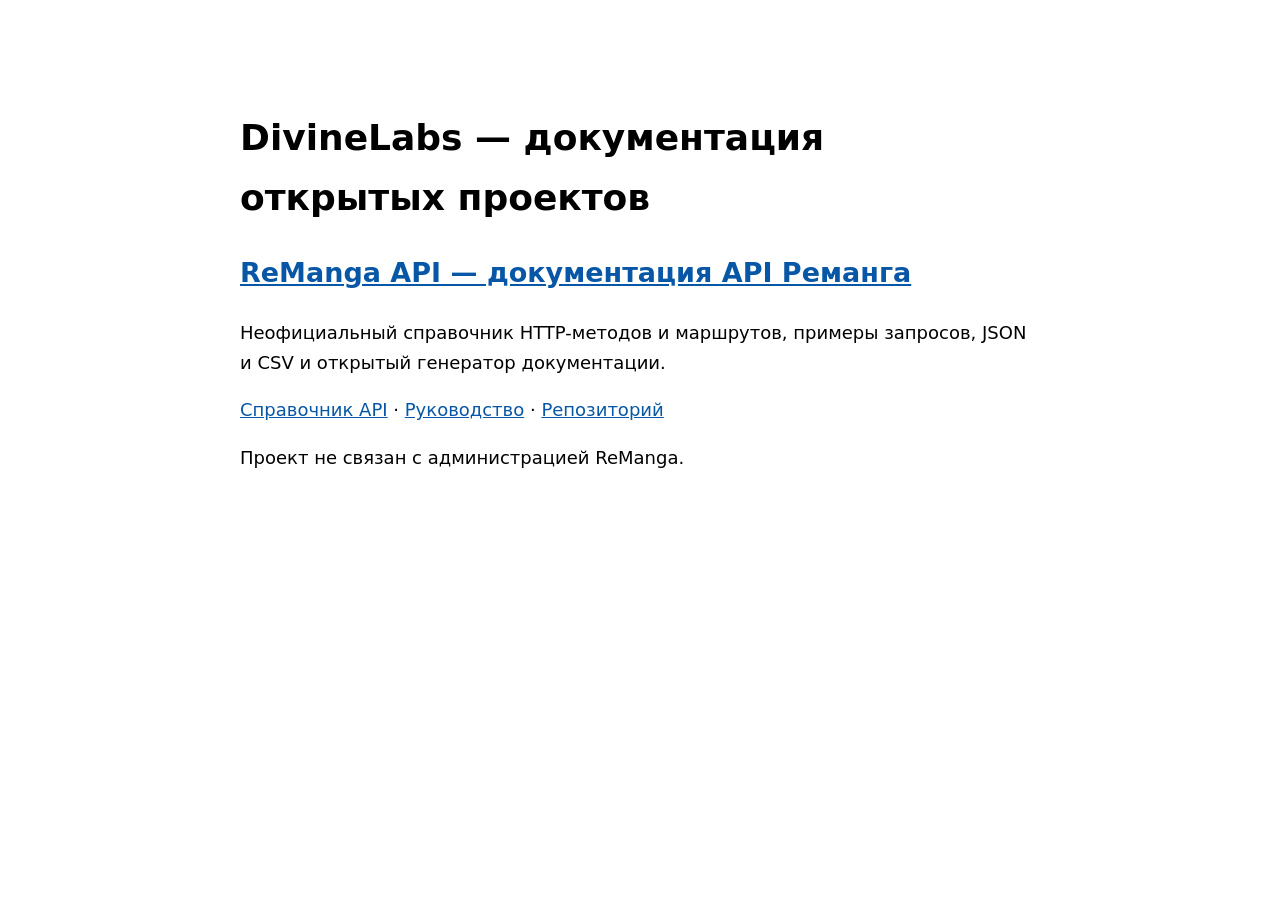
==== index.html @ a9bd94bf "Publish documentation landing page and Yandex ownership verification" ====
<!doctype html>
<html lang="ru">
<head>
<meta charset="utf-8">
<meta name="viewport" content="width=device-width, initial-scale=1">
<title>DivineLabs — документация открытых проектов</title>
<meta name="description" content="Открытые проекты TheDivineLabs: неофициальная документация ReManga API, справочник HTTP-маршрутов и примеры запросов.">
<link rel="canonical" href="https://thedivinelabs.github.io/">
<style>body{font:18px/1.65 system-ui,sans-serif;max-width:800px;margin:60px auto;padding:24px}a{color:#0757a6}</style>
</head>
<body>
<h1>DivineLabs — документация открытых проектов</h1>
<h2><a href="/remanga-api/">ReManga API — документация API Реманга</a></h2>
<p>Неофициальный справочник HTTP-методов и маршрутов, примеры запросов, JSON и CSV и открытый генератор документации.</p>
<p><a href="/remanga-api/api-reference/">Справочник API</a> · <a href="/remanga-api/guide/">Руководство</a> · <a href="https://github.com/TheDivineLabs/remanga-api">Репозиторий</a></p>
<p>Проект не связан с администрацией ReManga.</p>
</body>
</html>
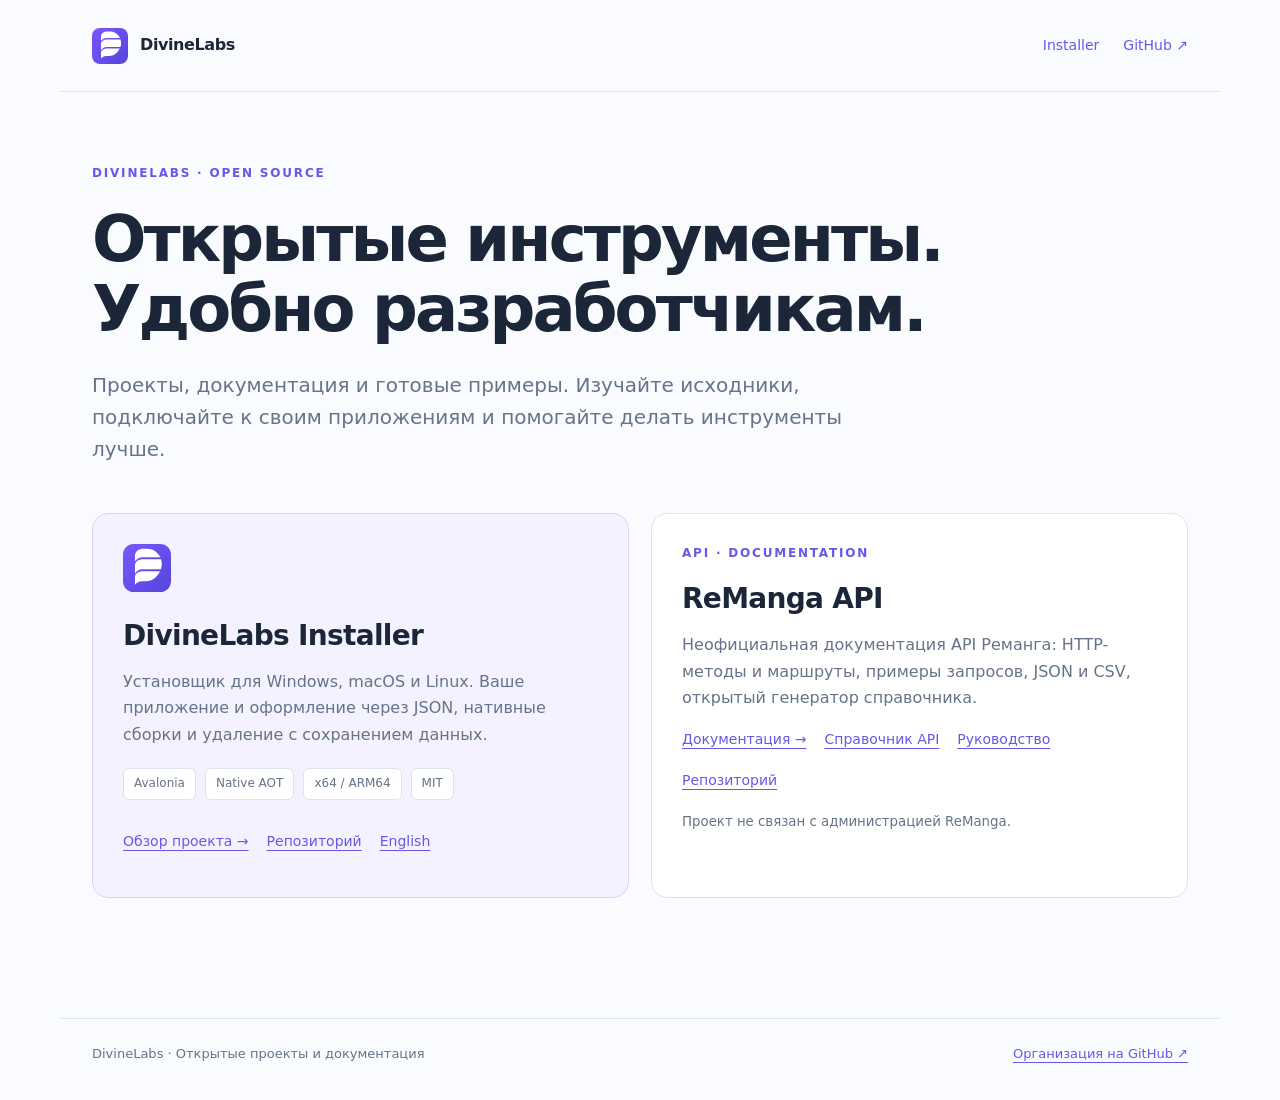
==== commit d0e05ebc: "feat: showcase DivineLabs Installer with bilingual product pages" ====
--- a/index.html
+++ b/index.html
@@ -1,18 +1,22 @@
 <!doctype html>
 <html lang="ru">
 <head>
-<meta charset="utf-8">
-<meta name="viewport" content="width=device-width, initial-scale=1">
-<title>DivineLabs — документация открытых проектов</title>
-<meta name="description" content="Открытые проекты TheDivineLabs: неофициальная документация ReManga API, справочник HTTP-маршрутов и примеры запросов.">
+<meta charset="utf-8"><meta name="viewport" content="width=device-width, initial-scale=1">
+<title>DivineLabs — открытые проекты и инструменты</title>
+<meta name="description" content="Открытые проекты DivineLabs: мультиплатформенный DivineLabs Installer и неофициальная документация ReManga API.">
 <link rel="canonical" href="https://thedivinelabs.github.io/">
-<style>body{font:18px/1.65 system-ui,sans-serif;max-width:800px;margin:60px auto;padding:24px}a{color:#0757a6}</style>
+<link rel="icon" href="/assets/divinelabs.svg" type="image/svg+xml"><link rel="stylesheet" href="/assets/site.css">
 </head>
 <body>
-<h1>DivineLabs — документация открытых проектов</h1>
-<h2><a href="/remanga-api/">ReManga API — документация API Реманга</a></h2>
-<p>Неофициальный справочник HTTP-методов и маршрутов, примеры запросов, JSON и CSV и открытый генератор документации.</p>
-<p><a href="/remanga-api/api-reference/">Справочник API</a> · <a href="/remanga-api/guide/">Руководство</a> · <a href="https://github.com/TheDivineLabs/remanga-api">Репозиторий</a></p>
-<p>Проект не связан с администрацией ReManga.</p>
-</body>
-</html>
+<header><a class="brand" href="/"><img src="/assets/divinelabs.svg" alt="" width="36" height="36">DivineLabs</a><nav aria-label="Навигация"><a href="/installer/ru/">Installer</a><a href="https://github.com/TheDivineLabs">GitHub ↗</a></nav></header>
+<main>
+<div class="eyebrow">DivineLabs · Open source</div>
+<h1>Открытые инструменты.<br>Удобно разработчикам.</h1>
+<p class="lead">Проекты, документация и готовые примеры. Изучайте исходники, подключайте к своим приложениям и помогайте делать инструменты лучше.</p>
+<div class="cards">
+<article class="card featured"><img class="mark" src="/assets/divinelabs.svg" alt="" width="48" height="48"><h2>DivineLabs Installer</h2><p>Установщик для Windows, macOS и Linux. Ваше приложение и оформление через JSON, нативные сборки и удаление с сохранением данных.</p><div class="tags"><span>Avalonia</span><span>Native AOT</span><span>x64 / ARM64</span><span>MIT</span></div><p class="links"><a href="/installer/ru/">Обзор проекта →</a><a href="https://github.com/TheDivineLabs/DivineLabs_Installer">Репозиторий</a><a href="/installer/">English</a></p></article>
+<article class="card"><div class="eyebrow">API · Documentation</div><h2>ReManga API</h2><p>Неофициальная документация API Реманга: HTTP-методы и маршруты, примеры запросов, JSON и CSV, открытый генератор справочника.</p><p class="links"><a href="/remanga-api/">Документация →</a><a href="/remanga-api/api-reference/">Справочник API</a><a href="/remanga-api/guide/">Руководство</a><a href="https://github.com/TheDivineLabs/remanga-api">Репозиторий</a></p><p><small>Проект не связан с администрацией ReManga.</small></p></article>
+</div>
+</main>
+<footer><span>DivineLabs · Открытые проекты и документация</span><a href="https://github.com/TheDivineLabs">Организация на GitHub ↗</a></footer>
+</body></html>
--- a/assets/site.css
+++ b/assets/site.css
@@ -0,0 +1 @@
+:root{color-scheme:light;--ink:#1b2638;--muted:#667389;--accent:#6658e8;--line:#dee3ed;--paper:#fafbfe;--surface:#f0f2f8}*{box-sizing:border-box}body{margin:0;background:var(--paper);color:var(--ink);font:16px/1.65 system-ui,-apple-system,BlinkMacSystemFont,"Segoe UI",sans-serif}a{color:var(--accent);text-underline-offset:4px}a:hover{color:#4432bf}a:focus-visible{outline:3px solid var(--accent);outline-offset:5px}header,main,footer{max-width:1160px;margin:auto;padding:0 32px}header{display:flex;align-items:center;justify-content:space-between;gap:24px;min-height:92px;border-bottom:1px solid var(--line)}.brand{display:flex;align-items:center;gap:12px;text-decoration:none;color:var(--ink);font-weight:750;letter-spacing:-.4px}.brand img{width:36px;height:36px}nav{display:flex;gap:24px;flex-wrap:wrap;font-size:14px}nav a{text-decoration:none}main{padding-top:72px;padding-bottom:72px}.eyebrow{font-size:12px;letter-spacing:.15em;font-weight:750;color:var(--accent);text-transform:uppercase}h1{font-size:clamp(36px,5.2vw,64px);line-height:1.1;letter-spacing:-.045em;margin:20px 0 24px;max-width:880px}h2{font-size:28px;line-height:1.25;letter-spacing:-.025em;margin:0 0 16px}h3{font-size:19px;line-height:1.4}.lead{font-size:20px;line-height:1.6;color:var(--muted);max-width:750px}.buttons{display:flex;gap:12px;flex-wrap:wrap;margin:28px 0}.button{padding:12px 22px;border-radius:9px;border:1px solid var(--line);text-decoration:none;font-weight:650;font-size:14px;color:var(--ink);background:white}.button.primary{background:var(--accent);color:#fff;border-color:var(--accent)}.button:hover{box-shadow:0 3px 12px #1b263812}.tags{display:flex;gap:9px;flex-wrap:wrap;margin:20px 0 30px}.tags span{font-size:12px;padding:5px 10px;border:1px solid var(--line);border-radius:6px;background:white;color:var(--muted)}.cards{display:grid;grid-template-columns:repeat(2,minmax(0,1fr));gap:22px;margin:48px 0}.card{padding:30px;background:white;border:1px solid var(--line);border-radius:16px}.card p{color:var(--muted)}.card h2{margin-top:18px}.card.featured{background:#f4f2ff;border-color:#d8d2ff}.mark{width:48px;height:48px}.card .links{display:flex;gap:18px;flex-wrap:wrap;font-size:14px}.preview{display:block;width:100%;height:auto;border:1px solid var(--line);border-radius:13px;box-shadow:0 24px 64px #18204013;margin:40px 0 12px}.caption{font-size:13px;color:var(--muted);margin-bottom:52px}.grid3{display:grid;grid-template-columns:repeat(3,minmax(0,1fr));gap:20px;margin:40px 0}.grid3 .card{padding:24px}section{margin-top:64px}pre{background:#182030;color:#e8ecf7;overflow:auto;padding:24px;border-radius:12px;font:14px/1.8 ui-monospace,Consolas,monospace;max-width:100%}code{font-family:ui-monospace,Consolas,monospace}table{width:100%;border-collapse:collapse;margin:24px 0}td,th{text-align:left;padding:14px 16px;border-bottom:1px solid var(--line)}th{background:var(--surface);font-size:13px}.note{padding:20px 24px;background:var(--surface);border-radius:12px;color:var(--muted);font-size:14px}footer{border-top:1px solid var(--line);padding-top:24px;padding-bottom:36px;display:flex;justify-content:space-between;gap:20px;font-size:13px;color:var(--muted)}@media(max-width:700px){header,main,footer{padding-left:20px;padding-right:20px}header{min-height:82px;align-items:flex-start;padding-top:20px;padding-bottom:20px;gap:16px}nav{gap:12px}main{padding-top:44px}.cards,.grid3{grid-template-columns:1fr}.lead{font-size:18px}.card{padding:24px}footer{flex-direction:column}td,th{padding:12px 8px;font-size:13px}.preview{border-radius:8px}}
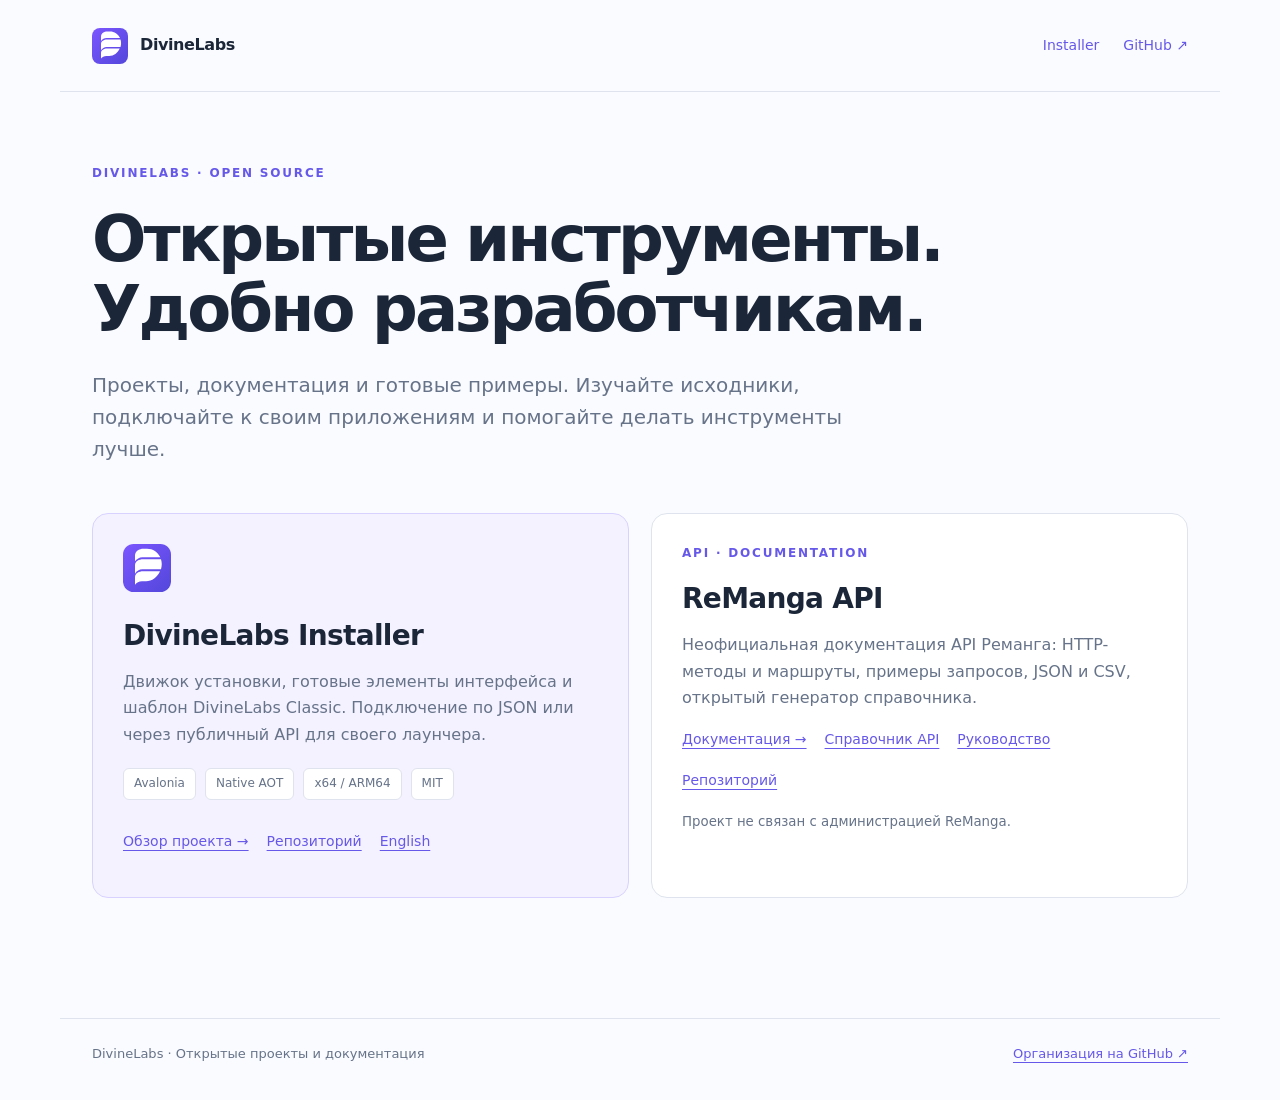
==== commit ebca4e0c: "docs: introduce engine components and Classic integration options" ====
--- a/index.html
+++ b/index.html
@@ -14,7 +14,7 @@
 <h1>Открытые инструменты.<br>Удобно разработчикам.</h1>
 <p class="lead">Проекты, документация и готовые примеры. Изучайте исходники, подключайте к своим приложениям и помогайте делать инструменты лучше.</p>
 <div class="cards">
-<article class="card featured"><img class="mark" src="/assets/divinelabs.svg" alt="" width="48" height="48"><h2>DivineLabs Installer</h2><p>Установщик для Windows, macOS и Linux. Ваше приложение и оформление через JSON, нативные сборки и удаление с сохранением данных.</p><div class="tags"><span>Avalonia</span><span>Native AOT</span><span>x64 / ARM64</span><span>MIT</span></div><p class="links"><a href="/installer/ru/">Обзор проекта →</a><a href="https://github.com/TheDivineLabs/DivineLabs_Installer">Репозиторий</a><a href="/installer/">English</a></p></article>
+<article class="card featured"><img class="mark" src="/assets/divinelabs.svg" alt="" width="48" height="48"><h2>DivineLabs Installer</h2><p>Движок установки, готовые элементы интерфейса и шаблон DivineLabs Classic. Подключение по JSON или через публичный API для своего лаунчера.</p><div class="tags"><span>Avalonia</span><span>Native AOT</span><span>x64 / ARM64</span><span>MIT</span></div><p class="links"><a href="/installer/ru/">Обзор проекта →</a><a href="https://github.com/TheDivineLabs/DivineLabs_Installer">Репозиторий</a><a href="/installer/">English</a></p></article>
 <article class="card"><div class="eyebrow">API · Documentation</div><h2>ReManga API</h2><p>Неофициальная документация API Реманга: HTTP-методы и маршруты, примеры запросов, JSON и CSV, открытый генератор справочника.</p><p class="links"><a href="/remanga-api/">Документация →</a><a href="/remanga-api/api-reference/">Справочник API</a><a href="/remanga-api/guide/">Руководство</a><a href="https://github.com/TheDivineLabs/remanga-api">Репозиторий</a></p><p><small>Проект не связан с администрацией ReManga.</small></p></article>
 </div>
 </main>
